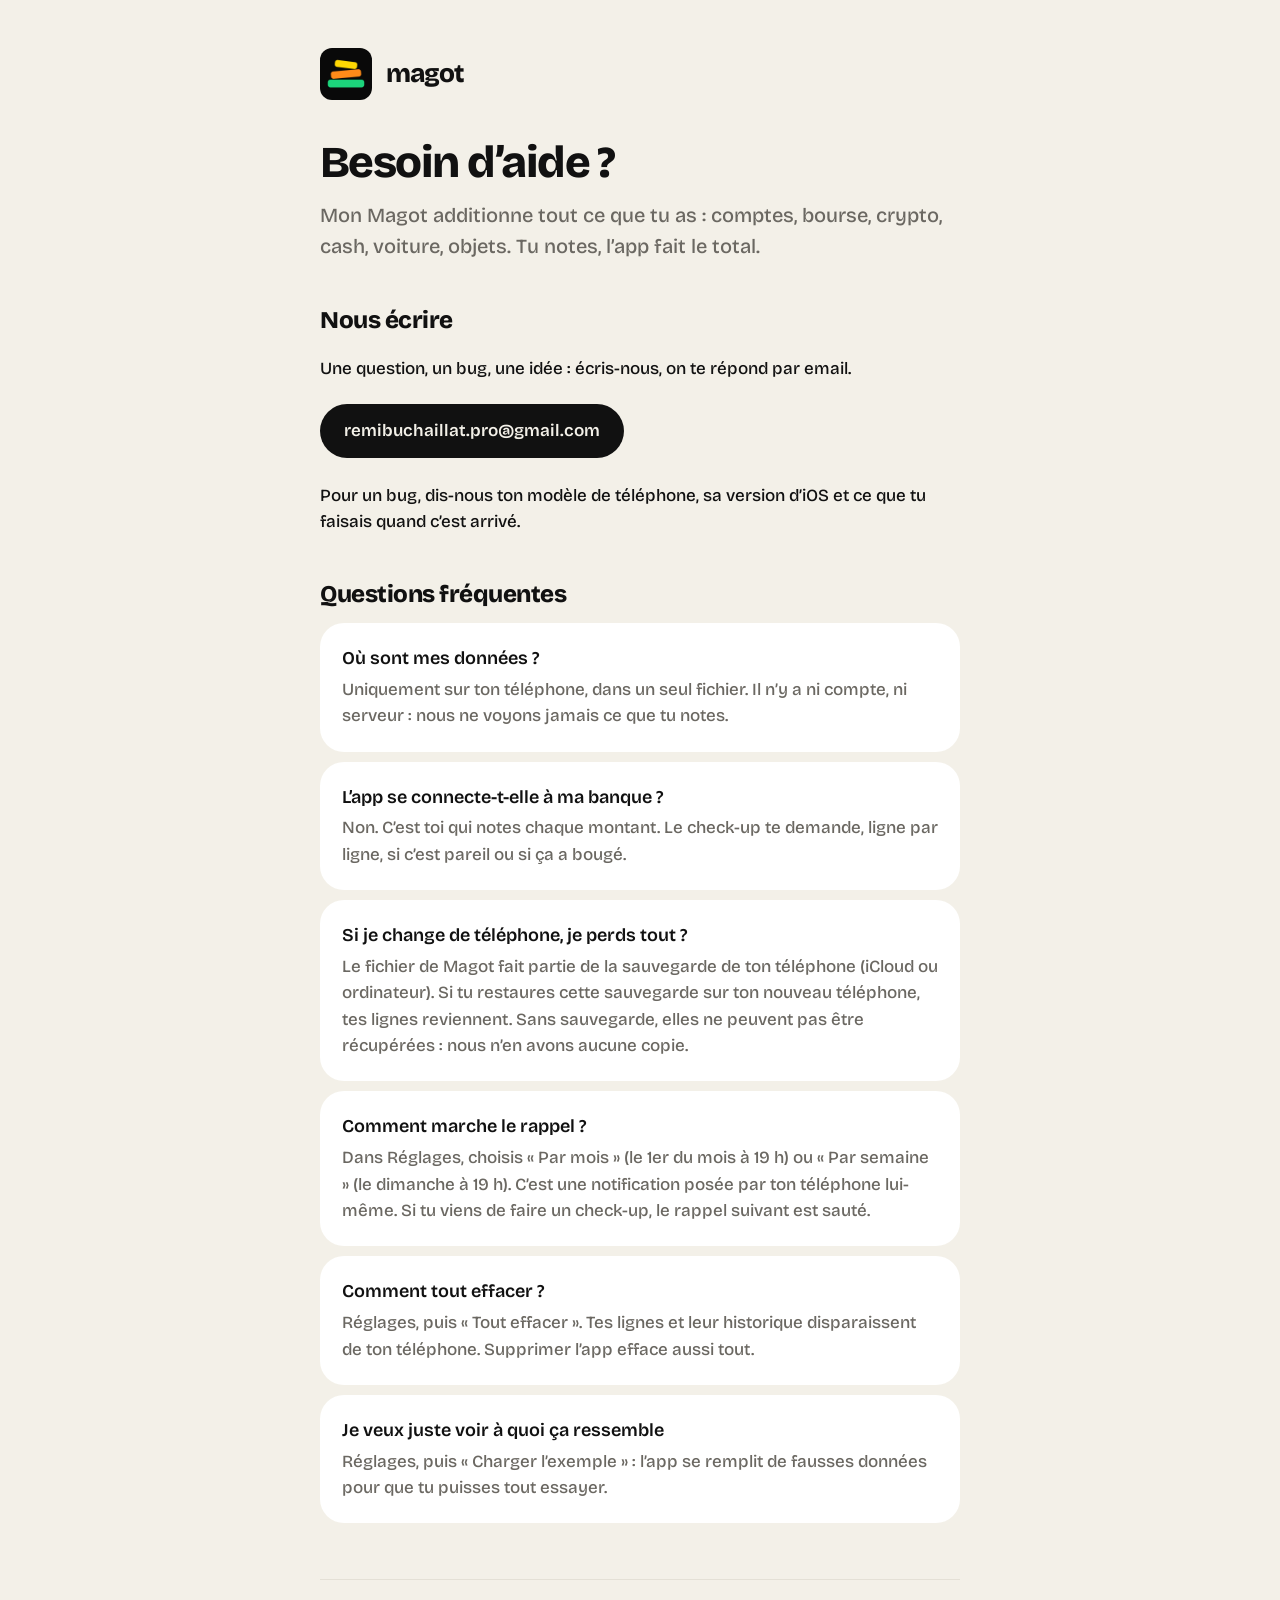
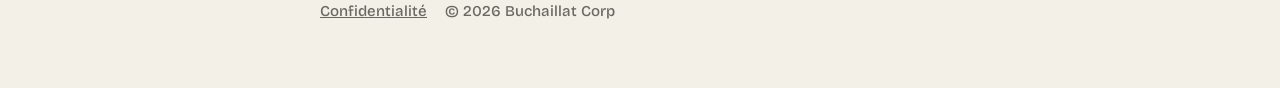
==== index.html @ d6fe9352 "Pages Support et Confidentialité de Mon Magot Co-Authored-By: Claude Opus 5.5 <noreply@anthropic.com" ====
<!doctype html>
<html lang="fr">
<head>
  <meta charset="utf-8">
  <meta name="viewport" content="width=device-width, initial-scale=1">
  <title>Magot · Support</title>
  <meta name="description" content="Aide et contact pour Mon Magot, l’app qui additionne tout ce que tu as en un seul chiffre.">
  <link rel="icon" href="icon.png">
  <link rel="stylesheet" href="style.css">
</head>
<body>
<main>
  <header>
    <img src="icon.png" alt="">
    <a href="./">magot</a>
  </header>

  <h1>Besoin d’aide ?</h1>
  <p class="lead">Mon Magot additionne tout ce que tu as : comptes, bourse, crypto, cash, voiture, objets. Tu notes, l’app fait le total.</p>

  <h2>Nous écrire</h2>
  <p>Une question, un bug, une idée : écris-nous, on te répond par email.</p>
  <a class="contact" href="mailto:remibuchaillat.pro@gmail.com?subject=Mon%20Magot">remibuchaillat.pro@gmail.com</a>
  <p>Pour un bug, dis-nous ton modèle de téléphone, sa version d’iOS et ce que tu faisais quand c’est arrivé.</p>

  <h2>Questions fréquentes</h2>

  <div class="card">
    <h3>Où sont mes données ?</h3>
    <p>Uniquement sur ton téléphone, dans un seul fichier. Il n’y a ni compte, ni serveur : nous ne voyons jamais ce que tu notes.</p>
  </div>

  <div class="card">
    <h3>L’app se connecte-t-elle à ma banque ?</h3>
    <p>Non. C’est toi qui notes chaque montant. Le check-up te demande, ligne par ligne, si c’est pareil ou si ça a bougé.</p>
  </div>

  <div class="card">
    <h3>Si je change de téléphone, je perds tout ?</h3>
    <p>Le fichier de Magot fait partie de la sauvegarde de ton téléphone (iCloud ou ordinateur). Si tu restaures cette sauvegarde sur ton nouveau téléphone, tes lignes reviennent. Sans sauvegarde, elles ne peuvent pas être récupérées : nous n’en avons aucune copie.</p>
  </div>

  <div class="card">
    <h3>Comment marche le rappel ?</h3>
    <p>Dans Réglages, choisis « Par mois » (le 1er du mois à 19 h) ou « Par semaine » (le dimanche à 19 h). C’est une notification posée par ton téléphone lui-même. Si tu viens de faire un check-up, le rappel suivant est sauté.</p>
  </div>

  <div class="card">
    <h3>Comment tout effacer ?</h3>
    <p>Réglages, puis « Tout effacer ». Tes lignes et leur historique disparaissent de ton téléphone. Supprimer l’app efface aussi tout.</p>
  </div>

  <div class="card">
    <h3>Je veux juste voir à quoi ça ressemble</h3>
    <p>Réglages, puis « Charger l’exemple » : l’app se remplit de fausses données pour que tu puisses tout essayer.</p>
  </div>

  <footer>
    <a href="confidentialite.html">Confidentialité</a>
    <span>© 2026 Buchaillat Corp</span>
  </footer>
</main>
</body>
</html>
---- style.css ----
@font-face { font-family: "Bricolage"; src: url("fonts/BricolageGrotesque-Medium.ttf"); font-weight: 500; font-display: swap; }
@font-face { font-family: "Bricolage"; src: url("fonts/BricolageGrotesque-SemiBold.ttf"); font-weight: 600; font-display: swap; }
@font-face { font-family: "Bricolage"; src: url("fonts/BricolageGrotesque-ExtraBold.ttf"); font-weight: 800; font-display: swap; }

:root {
  --paper: #F3F0E8;
  --ink: #111111;
  --mute: #6B6862;
  --card: #FFFFFF;
  --line: #E4E0D6;
}

* { box-sizing: border-box; }

body {
  margin: 0;
  background: var(--paper);
  color: var(--ink);
  font-family: "Bricolage", -apple-system, system-ui, sans-serif;
  font-weight: 500;
  font-size: 17px;
  line-height: 1.55;
}

main { max-width: 680px; margin: 0 auto; padding: 48px 20px 64px; }

header { display: flex; align-items: center; gap: 14px; margin-bottom: 40px; }
header img { width: 52px; height: 52px; border-radius: 12px; }
header a { color: inherit; text-decoration: none; font-weight: 800; font-size: 26px; letter-spacing: -0.04em; }

h1 { font-weight: 800; font-size: 44px; line-height: 1.05; letter-spacing: -0.035em; margin: 0 0 14px; }
h2 { font-weight: 800; font-size: 24px; letter-spacing: -0.02em; margin: 40px 0 10px; }
h3 { font-weight: 600; font-size: 18px; margin: 0 0 4px; }

.lead { font-size: 20px; color: var(--mute); margin: 0 0 32px; }
.date { color: var(--mute); font-size: 15px; }

.card { background: var(--card); border-radius: 24px; padding: 22px; margin: 10px 0; }
.card p { margin: 0; color: var(--mute); }

.contact { display: inline-block; background: var(--ink); color: var(--paper); border-radius: 999px; padding: 14px 24px; font-weight: 600; text-decoration: none; margin: 4px 0 8px; }

a { color: var(--ink); }
ul { padding-left: 22px; }
li { margin: 6px 0; }

footer { margin-top: 56px; padding-top: 20px; border-top: 1px solid var(--line); color: var(--mute); font-size: 15px; display: flex; gap: 18px; flex-wrap: wrap; }
footer a { color: var(--mute); }

@media (max-width: 480px) {
  main { padding-top: 32px; }
  h1 { font-size: 36px; }
}
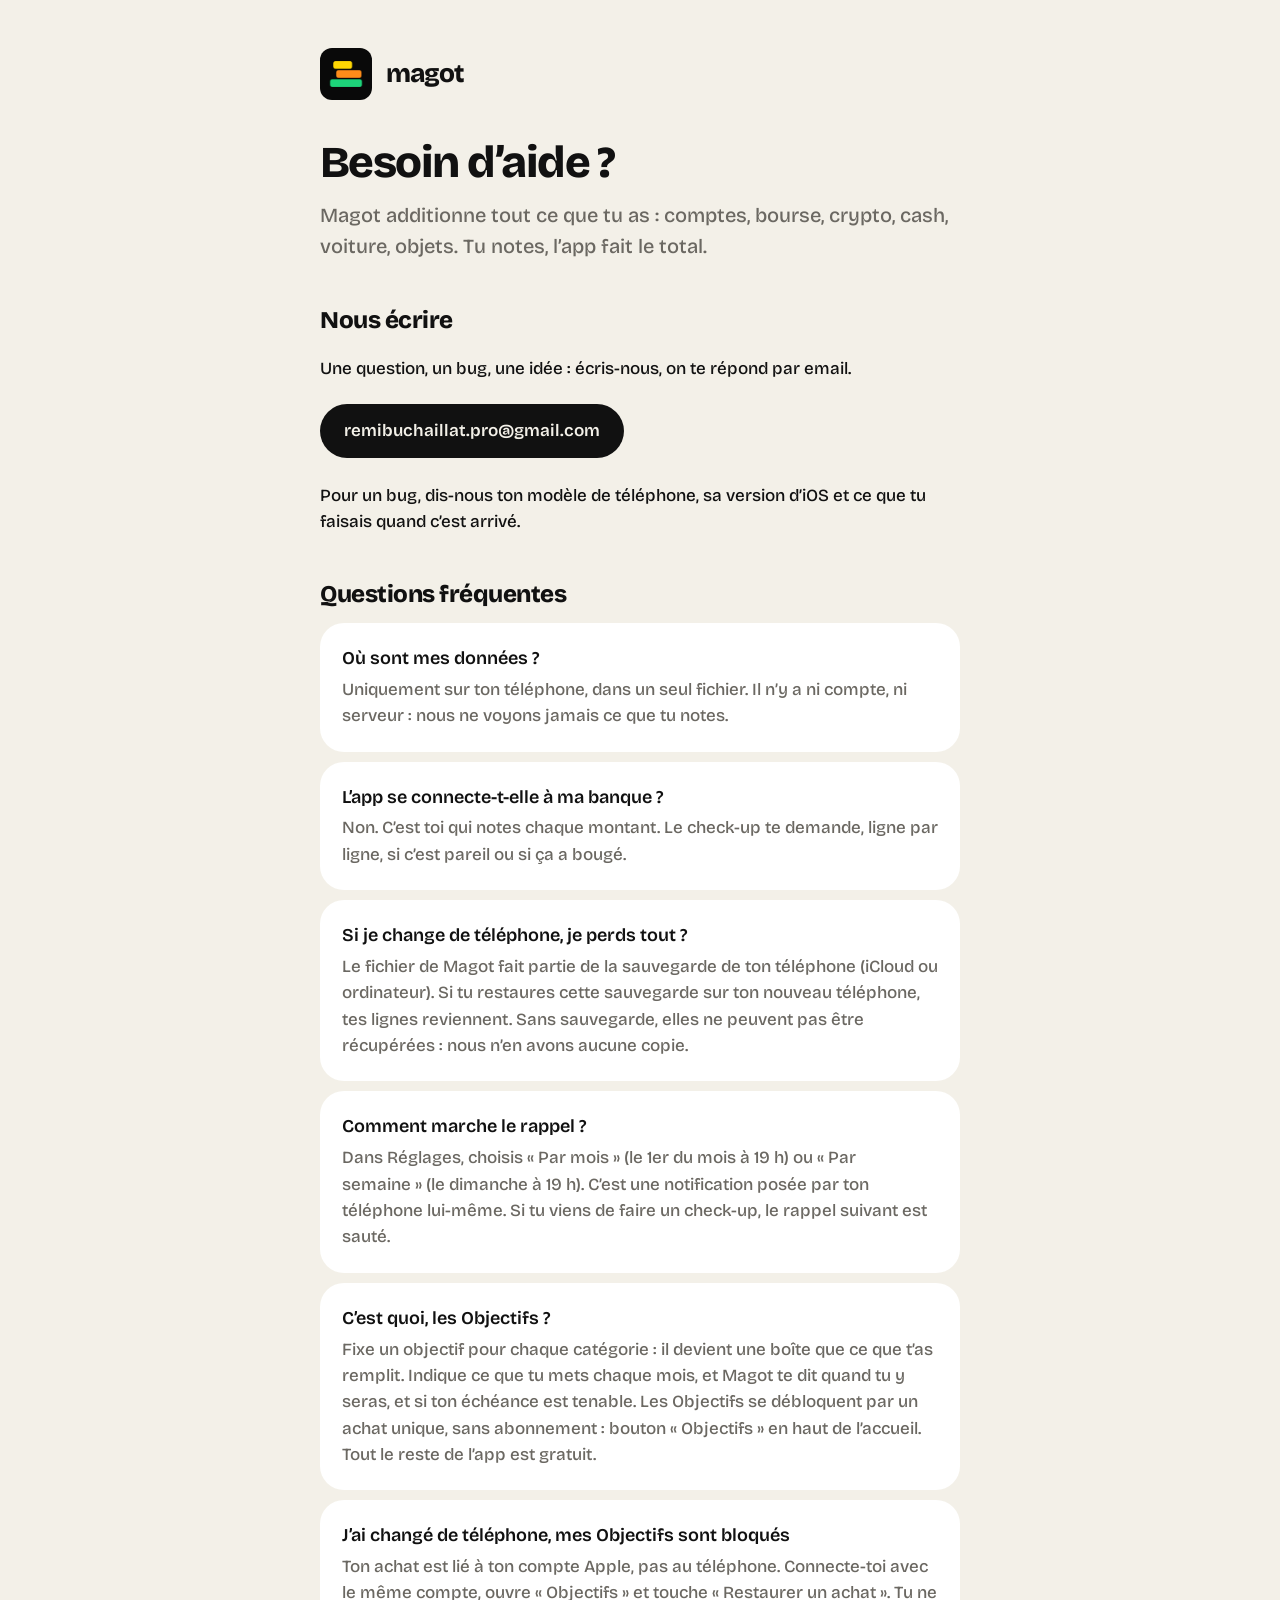
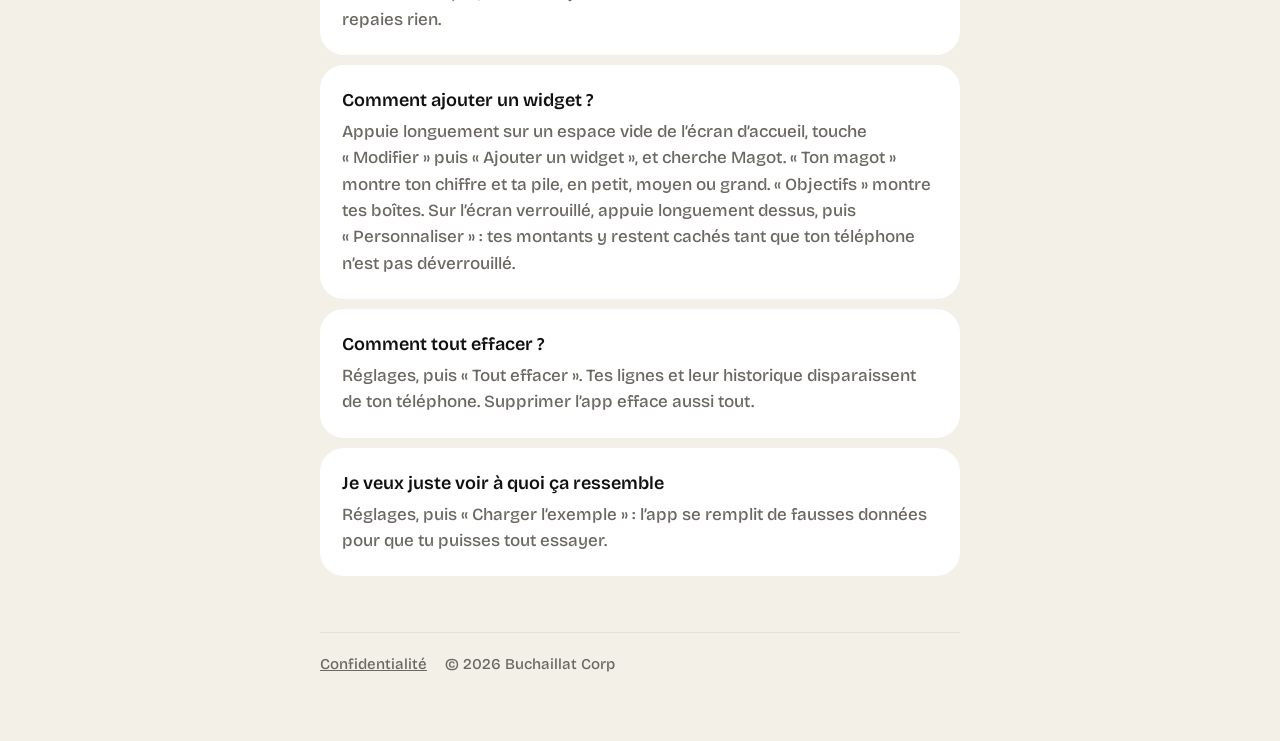
==== commit f58aa2fc: "Support et confidentialité à jour : Objectifs, widgets, nom Magot - FAQ : les Objectifs (achat uniqu" ====
--- a/index.html
+++ b/index.html
@@ -4,7 +4,7 @@
   <meta charset="utf-8">
   <meta name="viewport" content="width=device-width, initial-scale=1">
   <title>Magot · Support</title>
-  <meta name="description" content="Aide et contact pour Mon Magot, l’app qui additionne tout ce que tu as en un seul chiffre.">
+  <meta name="description" content="Aide et contact pour Magot, l’app qui additionne tout ce que tu as en un seul chiffre.">
   <link rel="icon" href="icon.png">
   <link rel="stylesheet" href="style.css">
 </head>
@@ -16,11 +16,11 @@
   </header>
 
   <h1>Besoin d’aide ?</h1>
-  <p class="lead">Mon Magot additionne tout ce que tu as : comptes, bourse, crypto, cash, voiture, objets. Tu notes, l’app fait le total.</p>
+  <p class="lead">Magot additionne tout ce que tu as : comptes, bourse, crypto, cash, voiture, objets. Tu notes, l’app fait le total.</p>
 
   <h2>Nous écrire</h2>
   <p>Une question, un bug, une idée : écris-nous, on te répond par email.</p>
-  <a class="contact" href="mailto:remibuchaillat.pro@gmail.com?subject=Mon%20Magot">remibuchaillat.pro@gmail.com</a>
+  <a class="contact" href="mailto:remibuchaillat.pro@gmail.com?subject=Magot">remibuchaillat.pro@gmail.com</a>
   <p>Pour un bug, dis-nous ton modèle de téléphone, sa version d’iOS et ce que tu faisais quand c’est arrivé.</p>
 
   <h2>Questions fréquentes</h2>
@@ -42,17 +42,32 @@
 
   <div class="card">
     <h3>Comment marche le rappel ?</h3>
-    <p>Dans Réglages, choisis « Par mois » (le 1er du mois à 19 h) ou « Par semaine » (le dimanche à 19 h). C’est une notification posée par ton téléphone lui-même. Si tu viens de faire un check-up, le rappel suivant est sauté.</p>
+    <p>Dans Réglages, choisis « Par mois » (le 1er du mois à 19 h) ou « Par semaine » (le dimanche à 19 h). C’est une notification posée par ton téléphone lui-même. Si tu viens de faire un check-up, le rappel suivant est sauté.</p>
+  </div>
+
+  <div class="card">
+    <h3>C’est quoi, les Objectifs ?</h3>
+    <p>Fixe un objectif pour chaque catégorie : il devient une boîte que ce que t’as remplit. Indique ce que tu mets chaque mois, et Magot te dit quand tu y seras, et si ton échéance est tenable. Les Objectifs se débloquent par un achat unique, sans abonnement : bouton « Objectifs » en haut de l’accueil. Tout le reste de l’app est gratuit.</p>
+  </div>
+
+  <div class="card">
+    <h3>J’ai changé de téléphone, mes Objectifs sont bloqués</h3>
+    <p>Ton achat est lié à ton compte Apple, pas au téléphone. Connecte-toi avec le même compte, ouvre « Objectifs » et touche « Restaurer un achat ». Tu ne repaies rien.</p>
+  </div>
+
+  <div class="card">
+    <h3>Comment ajouter un widget ?</h3>
+    <p>Appuie longuement sur un espace vide de l’écran d’accueil, touche « Modifier » puis « Ajouter un widget », et cherche Magot. « Ton magot » montre ton chiffre et ta pile, en petit, moyen ou grand. « Objectifs » montre tes boîtes. Sur l’écran verrouillé, appuie longuement dessus, puis « Personnaliser » : tes montants y restent cachés tant que ton téléphone n’est pas déverrouillé.</p>
   </div>
 
   <div class="card">
     <h3>Comment tout effacer ?</h3>
-    <p>Réglages, puis « Tout effacer ». Tes lignes et leur historique disparaissent de ton téléphone. Supprimer l’app efface aussi tout.</p>
+    <p>Réglages, puis « Tout effacer ». Tes lignes et leur historique disparaissent de ton téléphone. Supprimer l’app efface aussi tout.</p>
   </div>
 
   <div class="card">
     <h3>Je veux juste voir à quoi ça ressemble</h3>
-    <p>Réglages, puis « Charger l’exemple » : l’app se remplit de fausses données pour que tu puisses tout essayer.</p>
+    <p>Réglages, puis « Charger l’exemple » : l’app se remplit de fausses données pour que tu puisses tout essayer.</p>
   </div>
 
   <footer>
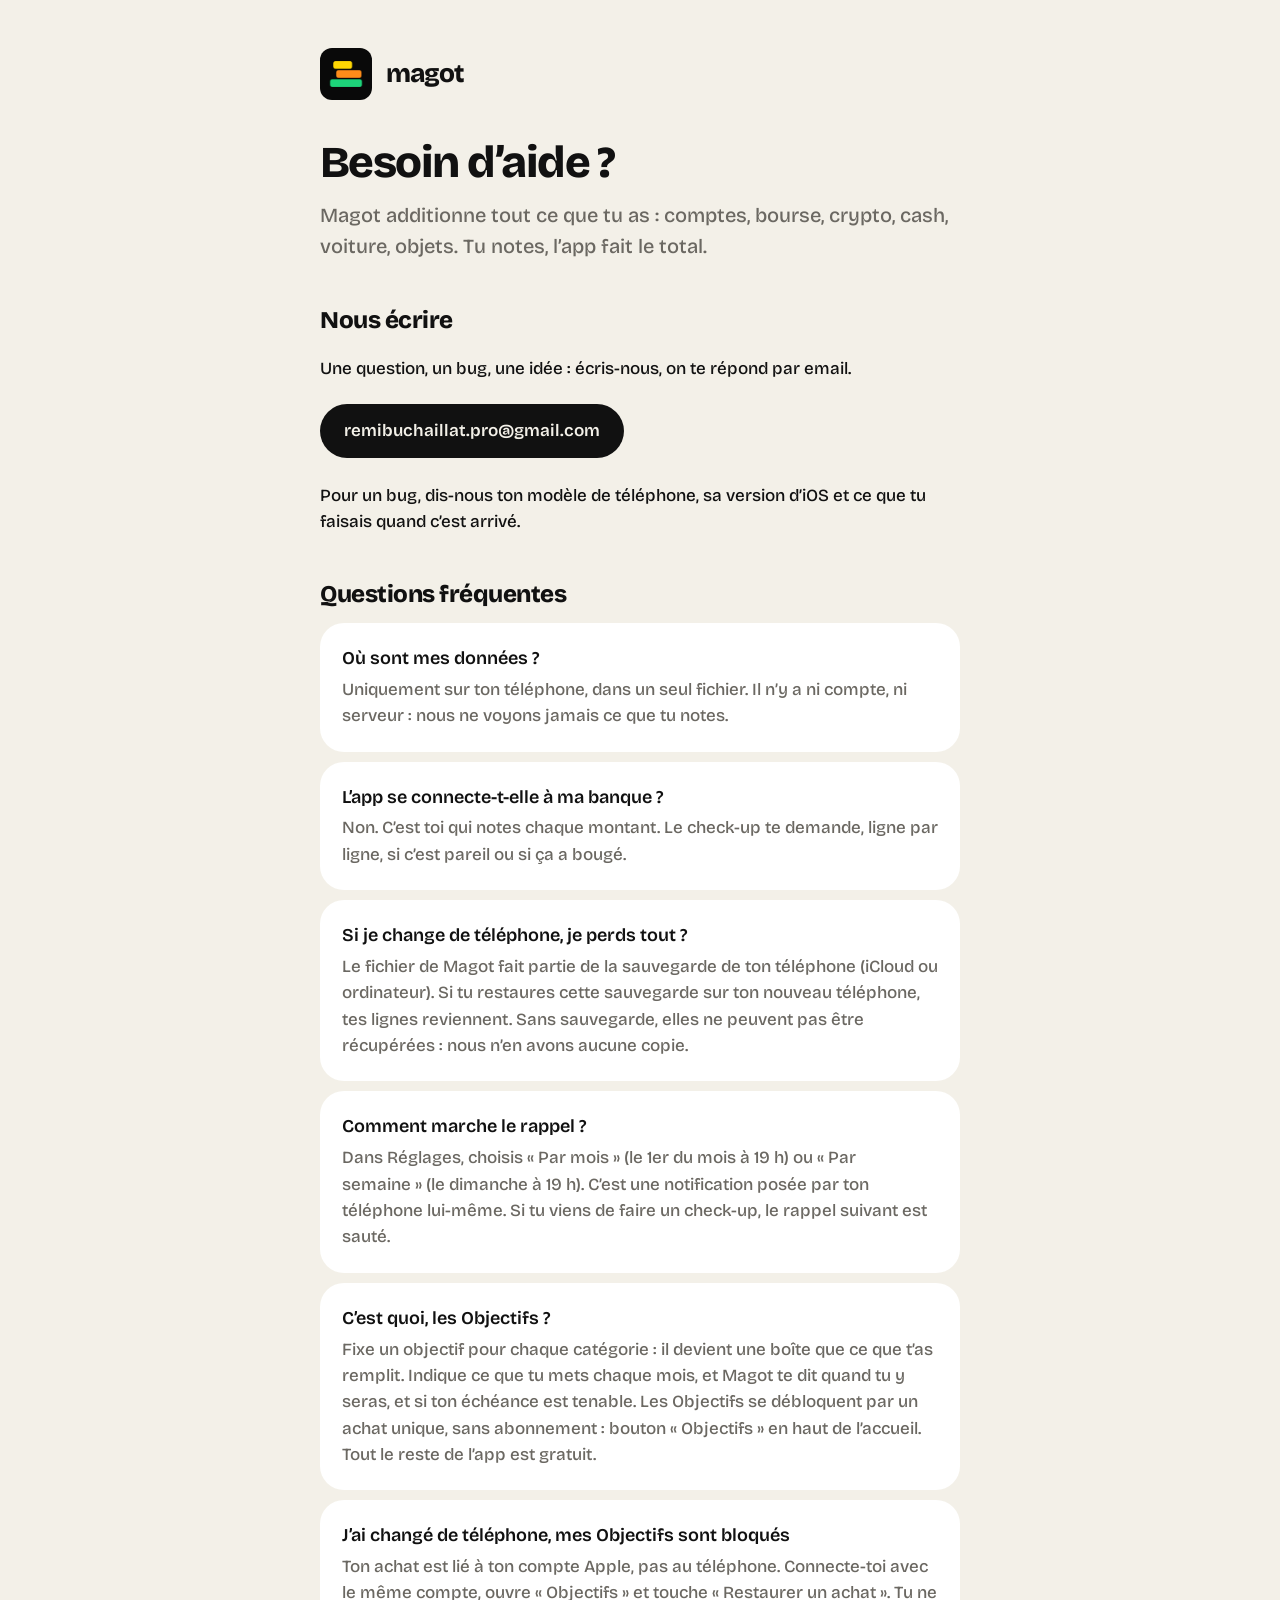
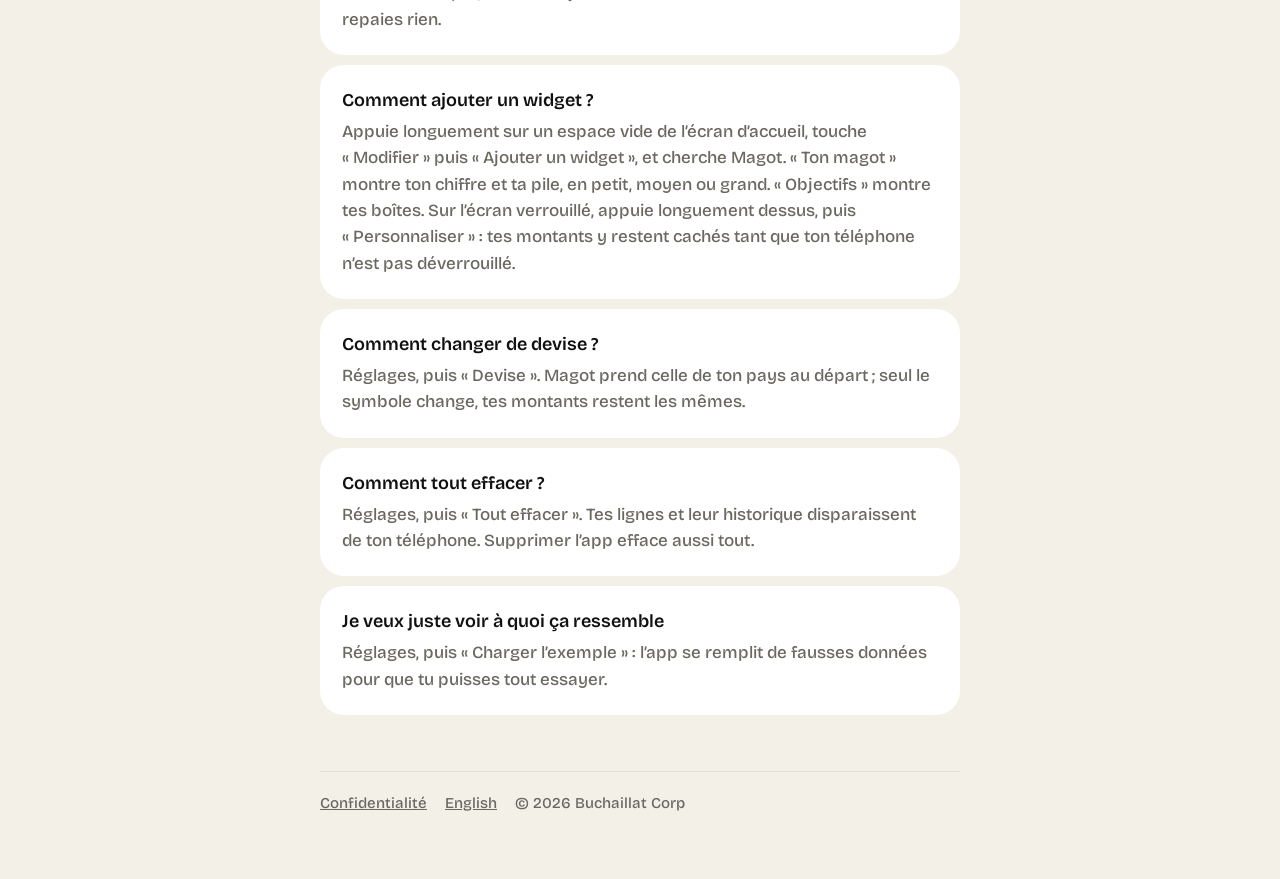
==== commit acfd224c: "Site en anglais : support et confidentialité, FAQ devise Co-Authored-By: Claude Opus 5.5 <noreply@an" ====
--- a/index.html
+++ b/index.html
@@ -61,6 +61,11 @@
   </div>
 
   <div class="card">
+    <h3>Comment changer de devise ?</h3>
+    <p>Réglages, puis « Devise ». Magot prend celle de ton pays au départ ; seul le symbole change, tes montants restent les mêmes.</p>
+  </div>
+
+  <div class="card">
     <h3>Comment tout effacer ?</h3>
     <p>Réglages, puis « Tout effacer ». Tes lignes et leur historique disparaissent de ton téléphone. Supprimer l’app efface aussi tout.</p>
   </div>
@@ -72,6 +77,7 @@
 
   <footer>
     <a href="confidentialite.html">Confidentialité</a>
+    <a href="support.html" hreflang="en">English</a>
     <span>© 2026 Buchaillat Corp</span>
   </footer>
 </main>
